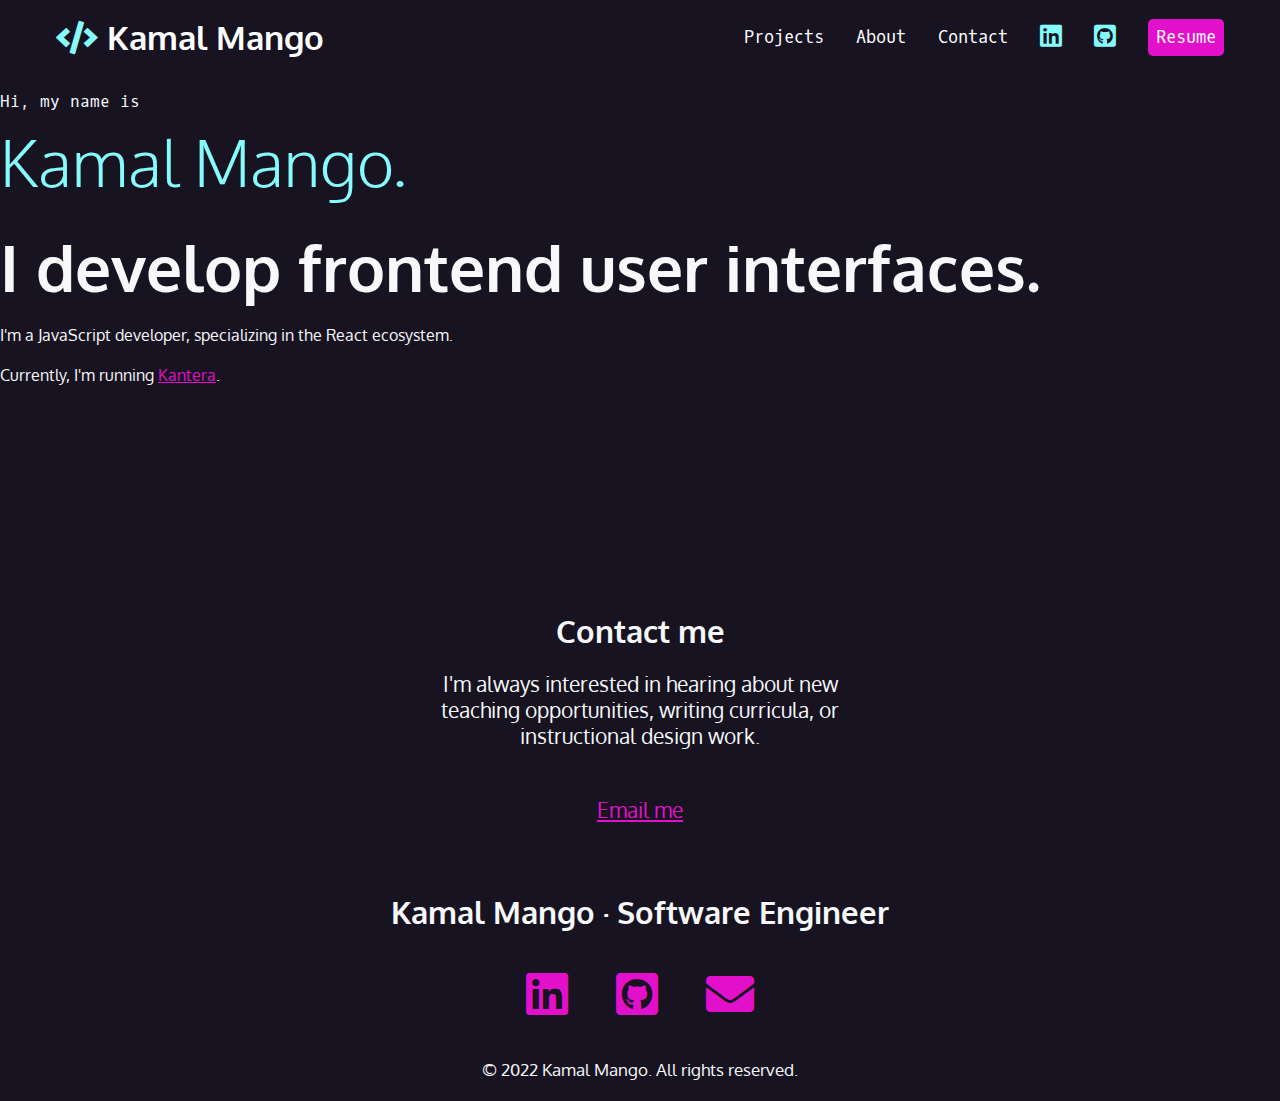
==== index.html @ 3d961b0a "first commit" ====
<!DOCTYPE html>
<html lang="en">
<head>
  <meta charset="UTF-8">
  <meta http-equiv="X-UA-Compatible" content="IE=edge">
  <meta name="viewport" content="width=device-width, initial-scale=1.0">
  <link rel="preconnect" href="https://fonts.googleapis.com" />
  <link rel="preconnect" href="https://fonts.gstatic.com" crossorigin />
  <link href="https://fonts.googleapis.com/css2?family=Oxygen&family=Oxygen+Mono&display=swap" rel="stylesheet" />
  <link href="https://cdnjs.cloudflare.com/ajax/libs/font-awesome/5.15.4/css/all.min.css" rel="stylesheet" />
  <link href="css/style.css" rel="stylesheet">
  <title>Kamal Mango's Porfolio Website</title>
</head>
<body>
  <!-- nav -->
  <nav>
    <ul>
      <li>
        <h1>
          <a href="index.html">
            <span class="fas fa-code" aria-hidden="true"></span>
            <span>Kamal Mango</span>
          </a>
        </h1>
      </li>
      <li><a href="#projects">Projects</a></li>
      <li><a href="about.html">About</a></li>
      <li><a href="#contact">Contact</a></li>
      <li>
        <a href="https://www.linkedin.com/in/kamalmango/" target="_blank">
          <span class="fab fa-linkedin" aria-hidden="true"></span>
          <span class="sr-only">LinkedIn</span>
        </a>
      </li>
      <li>
        <a href="https://www.github.com/kamalmango" target="_blank">
          <span class="fab fa-github-square" aria-hidden="true"></span>
          <span class="sr-only">Github</span>
        </a>
      </li>
      <li><a href="https://www.dropbox.com/s/3z2hm5gu3v2lrfy/JenKramerCV.pdf?dl=0" class="button">Resume</a></li>
    </ul>
  </nav>

   <!-- intro -->
  <section id="intro">
    <p class="name">Hi, my name is <span>Kamal Mango.</span></p> 
    <h2>I develop frontend user interfaces.</h2>
    <p>I'm a JavaScript developer, specializing in the React ecosystem.</p>
    <p>Currently, I'm running <a href="https://www.kantera.io/">Kantera</a>.</p>
  </section>

  <!-- contact -->
  <section id="contact">
    <h2>Contact me</h2>
    <p>
      I'm always interested in hearing about new teaching opportunities, writing curricula, or instructional design work.
    </p>
    <p><a href="mailto:kamal.mango7@gmail.com">Email me</a></p>
  </section>

  <!-- footer -->
  <footer>
    <h2>Kamal Mango &middot; Software Engineer</h2>
    <ul>
      <li>
        <a href="https://www.linkedin.com/in/kamalmango" target="_blank">
          <span class="fab fa-linkedin" aria-hidden="true"></span>
          <span class="sr-only">LinkedIn</span>
        </a>
      </li>
      <li>
        <a href="https://www.github.com/kamalmango" target="_blank">
          <span class="fab fa-github-square" aria-hidden="true"></span>
          <span class="sr-only">Github</span>
        </a>
      </li>
      <li>
        <a href="mailto:kamal.mango7@gmail.com">
          <span class="fas fa-envelope" aria-hidden="true"></span>
          <span class="sr-only">Email</span>
        </a>
      </li>
    </ul>
    <p><small>&copy; 2022 Kamal Mango. All rights reserved.</small></p>
  </footer>
  
</body>
</html>
---- css/style.css ----
/* variables declared here - these are the colors for our pages, as well as the font stacks and sizes. */
:root {
  --black: #171321;
  --dkblue: #0d314b;
  --plum: #4b0d49;
  --hotmag: #ff17e4;
  --magenta: #e310cb;
  --aqua: #86fbfb;
  --white: #f7f8fa;
  --font-size: 1.3rem;
  --mono: "Oxygen mono", monospace;
  --sans: Oxygen, sans-serif;
}
/* border box model: https://css-tricks.com/box-sizing/ */
html {
  box-sizing: border-box;
}
*,
*::before,
*::after {
  box-sizing: inherit;
}
/* generic styles for the page */
body {
  padding: 0;
  margin: 0;
  font-family: var(--sans);
  background-color: var(--black);
  color: var(--white);
  font-size: var(--font-size);
}
h1,
h2,
h3 {
  margin: 0;
}
a {
  color: var(--magenta);
}

a:hover {
  color: var(--hotmag);
  text-decoration: none;
}
/* intro styles */
#intro {
  padding-bottom: 10rem;
}

#intro p {
  font-size: 1rem;
  line-height: 1.5;
}

#intro .name {
  font-family: var(--mono);
  font-size: 1rem;
}

.name span {
  font-family: var(--sans);
  font-size: 4rem;
  color: var(--aqua);
  display: block;
  font-weight: 300;
}

#intro h2 {
  font-size: 4rem;
}

/* contact section */

#contact {
  width: 400px;
  text-align: center;
  margin: 0 auto;
  padding: 3rem 0;
}

#contact p:last-child {
  margin-top: 3rem;
}

/* navigation */
nav {
  font-family: var(--mono);
  font-size: 80%;
  padding: 1rem;
}

nav h1 a {
  font-family: var(--sans);
}

nav ul {
  margin: 0;
  padding: 0;
  list-style-type: none;
  display: flex;
  flex-flow: row wrap;
  justify-content: center;
  align-items: center;
  gap: 2rem;
}
nav li:first-child {
  flex-basis: 100%;
  text-align: center;
}
nav [class*="fa-"] {
  font-size: 150%;
  color: var(--aqua);
}
nav h1 [class*="fa-"] {
  font-size: 100%;
  color: var(--aqua);
}
nav a {
  color: white;
  text-decoration: none;
  display: block;
}

nav a:hover,
nav [class*="fa-"]:hover {
  color: var(--magenta);
}
.button {
  background-color: var(--magenta);
  color: white;
  padding: 0.5rem;
  border-radius: 5px;
}

.button:hover {
  color: white;
  background-color: var(--hotmag);
}
/* footer section */
footer {
    text-align: center;
}
footer ul {
    list-style-type: none;
    padding: 0;
    margin: 2rem 0;
    display: flex;
    flex-flow: row wrap;
    justify-content: center;
    gap: 3rem;
    font-size: 3rem;
}
@media (min-width: 850px) {
  nav {
    max-width: 1200px;
    margin: 0 auto;
  }
  nav li:first-child {
    flex-basis: auto;
    text-align: left;
    margin-right: auto;
  }
}
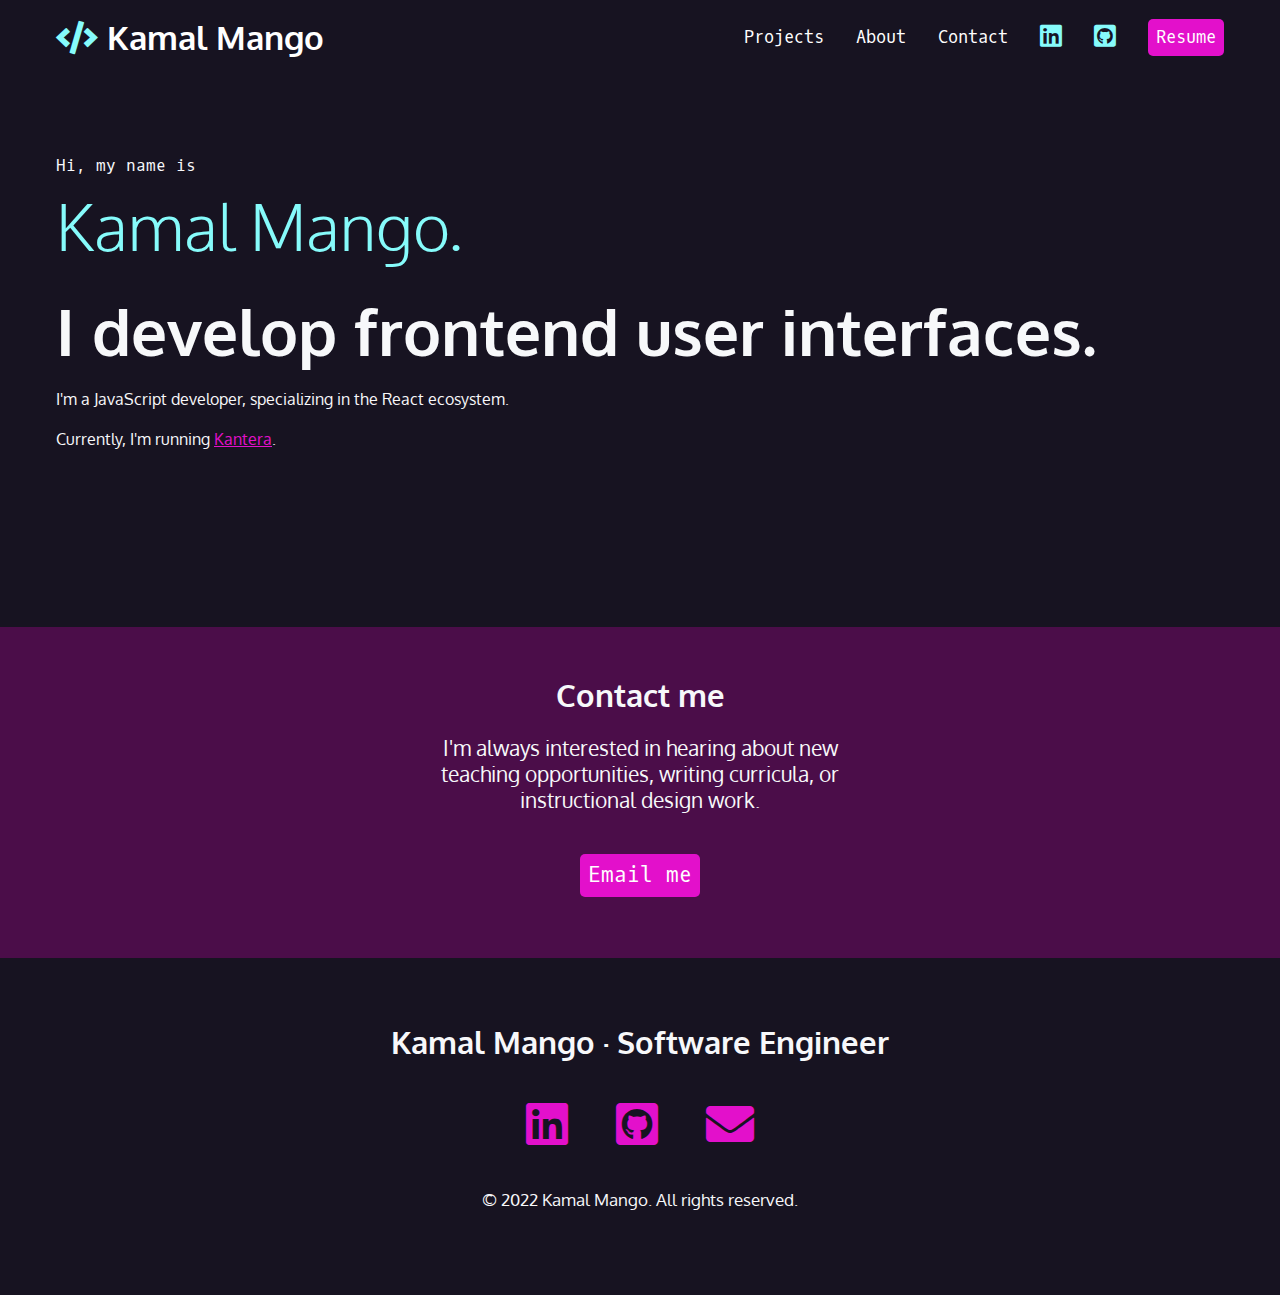
==== commit d5062490: "fix styling" ====
--- a/index.html
+++ b/index.html
@@ -51,13 +51,15 @@
   </section>
 
   <!-- contact -->
-  <section id="contact">
-    <h2>Contact me</h2>
-    <p>
-      I'm always interested in hearing about new teaching opportunities, writing curricula, or instructional design work.
-    </p>
-    <p><a href="mailto:kamal.mango7@gmail.com">Email me</a></p>
-  </section>
+  <div class="section-plum">
+    <section id="contact">
+      <h2>Contact me</h2>
+      <p>
+        I'm always interested in hearing about new teaching opportunities, writing curricula, or instructional design work.
+      </p>
+      <p><a href="mailto:kamal.mango7@gmail.com" class="button">Email me</a></p>
+    </section>
+  </div>
 
   <!-- footer -->
   <footer>
--- a/css/style.css
+++ b/css/style.css
@@ -42,9 +42,17 @@
   color: var(--hotmag);
   text-decoration: none;
 }
+
+/* background color divs */
+.section-plum {
+  background-color: var(--plum);
+}
+
 /* intro styles */
 #intro {
-  padding-bottom: 10rem;
+  padding: 4rem 1rem 10rem 1rem;
+  max-width: 1200px;
+  margin: 0 auto;
 }
 
 #intro p {
@@ -130,6 +138,8 @@
   color: white;
   padding: 0.5rem;
   border-radius: 5px;
+  font-family: var(--mono);
+  text-decoration: none;
 }
 
 .button:hover {
@@ -139,6 +149,7 @@
 /* footer section */
 footer {
     text-align: center;
+    padding: 4rem 0;
 }
 footer ul {
     list-style-type: none;
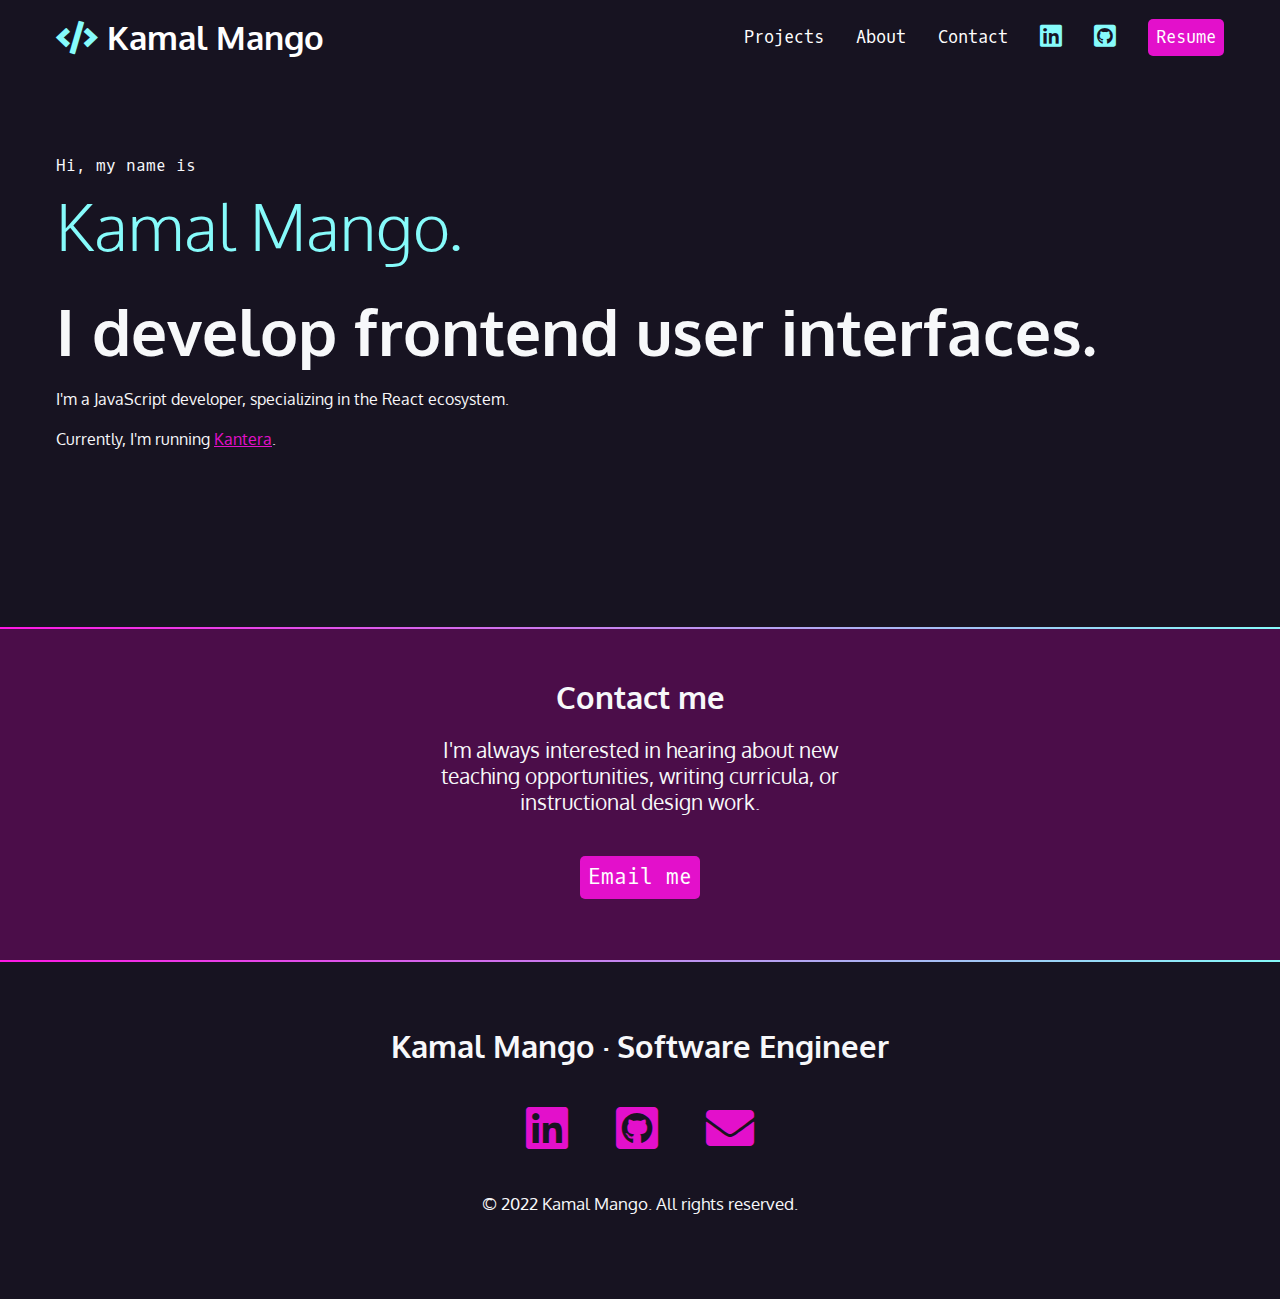
==== commit 9db7f526: "add line gradient" ====
--- a/index.html
+++ b/index.html
@@ -50,6 +50,8 @@
     <p>Currently, I'm running <a href="https://www.kantera.io/">Kantera</a>.</p>
   </section>
 
+  <div class="gradient"></div>
+
   <!-- contact -->
   <div class="section-plum">
     <section id="contact">
@@ -60,6 +62,8 @@
       <p><a href="mailto:kamal.mango7@gmail.com" class="button">Email me</a></p>
     </section>
   </div>
+
+  <div class="gradient"></div>
 
   <!-- footer -->
   <footer>
--- a/css/style.css
+++ b/css/style.css
@@ -46,6 +46,11 @@
 /* background color divs */
 .section-plum {
   background-color: var(--plum);
+}
+
+.gradient {
+  background: linear-gradient(90deg, rgba(255,23,228,1) 0%, rgba(134,251,251,1) 100%);
+  height: 2px;
 }
 
 /* intro styles */
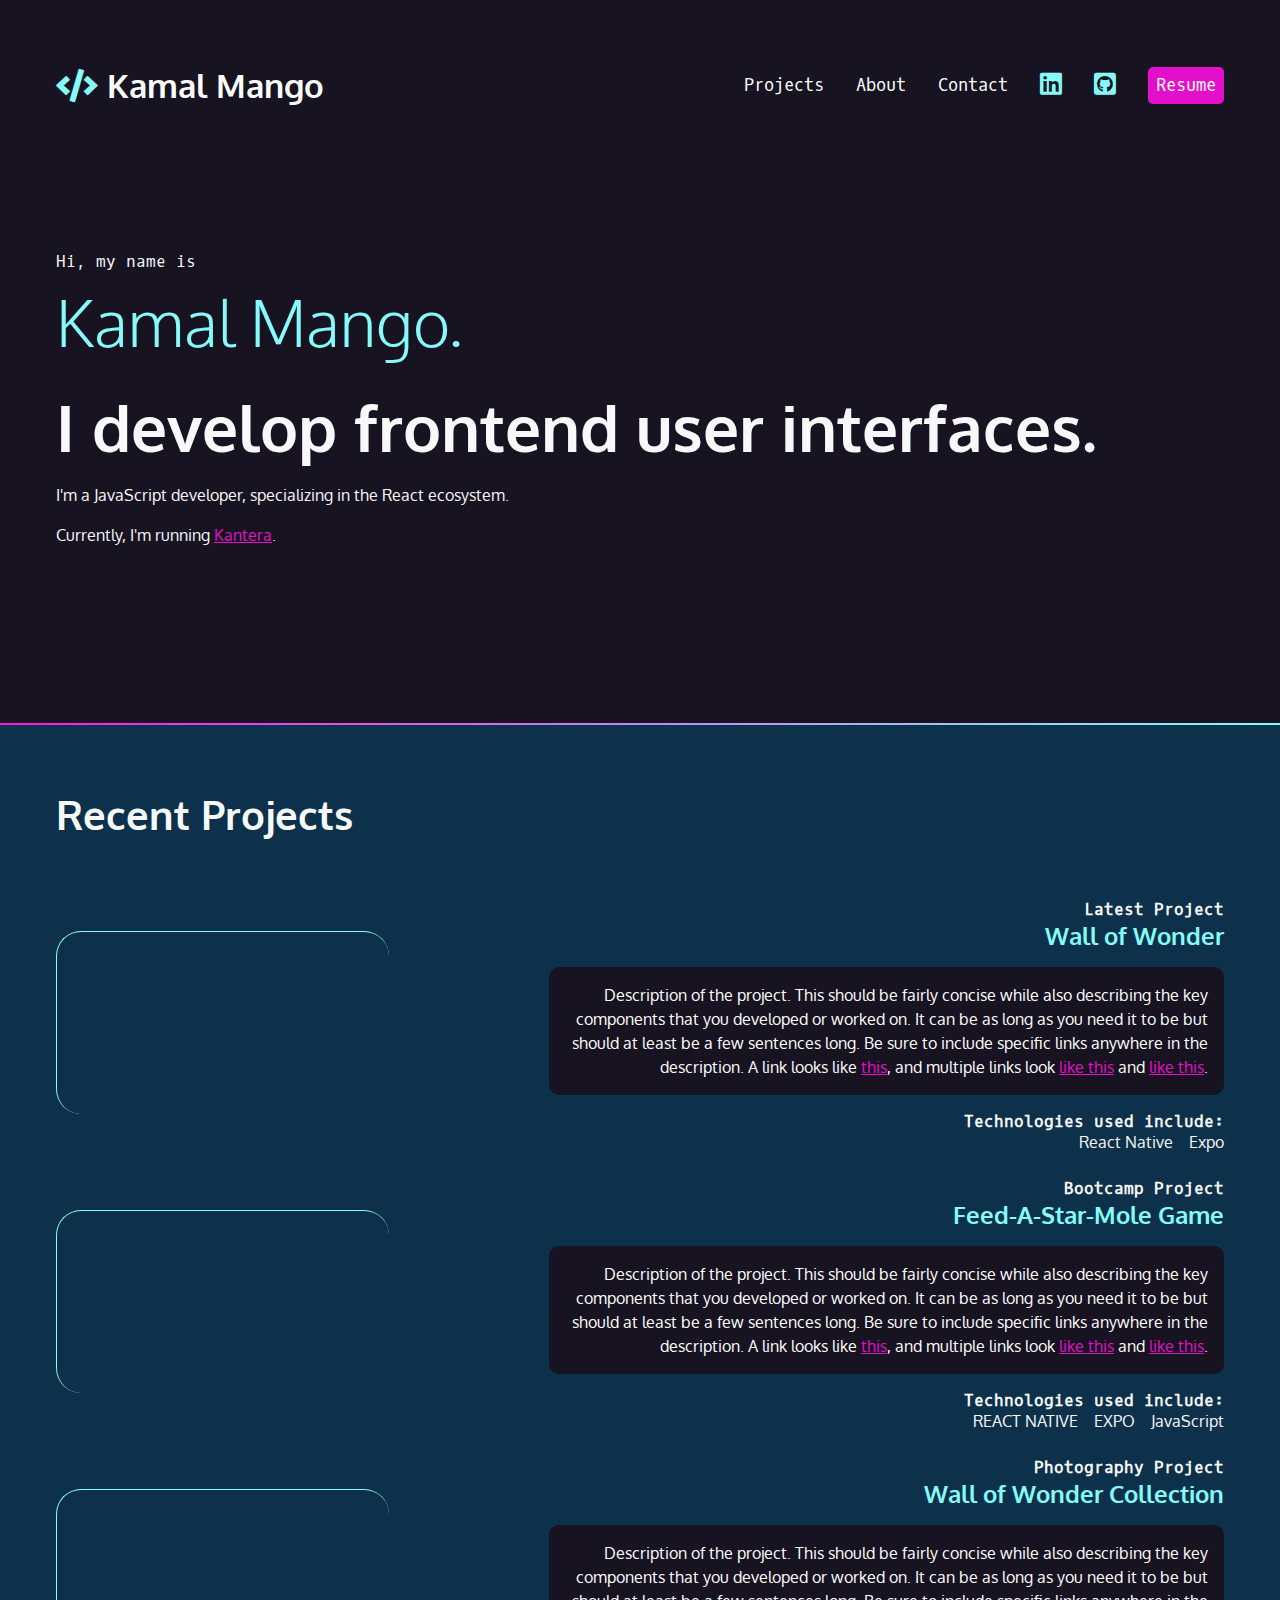
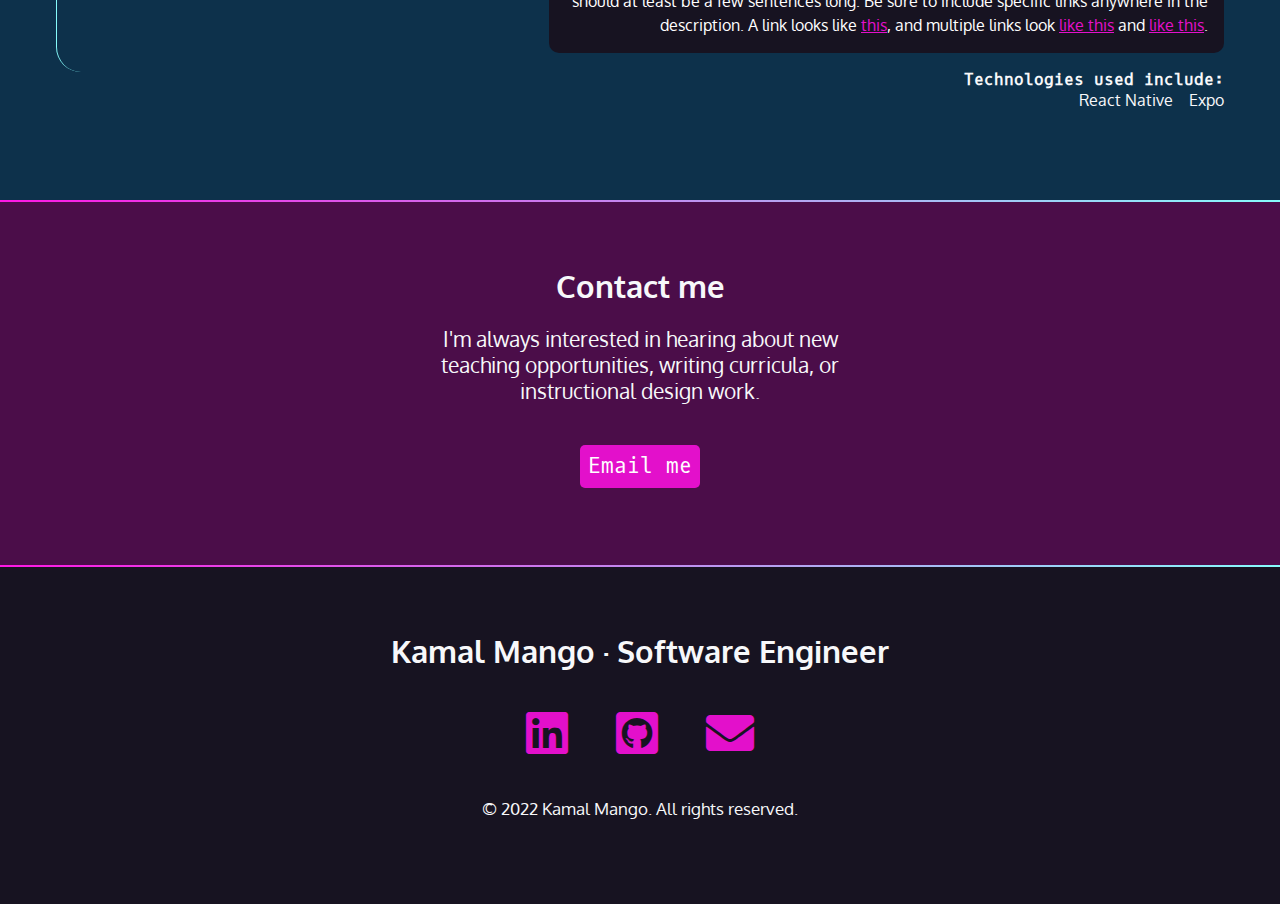
==== commit c4ff5685: "reformat for videos" ====
--- a/index.html
+++ b/index.html
@@ -52,6 +52,65 @@
 
   <div class="gradient"></div>
 
+  <!-- Projects -->
+  <div class="section-blue">
+    <section id="projects">
+      <h2>Recent Projects</h2>
+      <article>
+        <div class="text">
+          <h4>Latest Project</h4>
+          <h3>Wall of Wonder</h3>
+          <p class="blackbox">Description of the project. This should be fairly concise while also describing the key components that you developed or worked on. It can be as long as you need it to be but should at least be a few sentences long. Be sure to include specific links anywhere in the description. A link looks like <a href="https://frontendmasters.github.io/grid-flexbox-v2/">this</a>, and multiple links look <a href="#">like this</a> and <a href="#">like this</a>.</p>
+          <h4>Technologies used include:</h4>
+          <ul>
+            <li>React Native</li>
+            <li>Expo</li>
+          </ul>
+        </div>
+        <video autoplay muted loop><source src="cryptoPriceTracker.mov"></video>
+      </article>
+      <article>
+        <div class="text">
+          <h4>Bootcamp Project</h4>
+          <h3>Feed-A-Star-Mole Game</h3>
+          <p class="blackbox">
+            Description of the project. This should be fairly concise while also describing the key components that you developed or worked on. It can be as long as you need it to be but should at least be a few sentences long. Be sure to include specific links anywhere
+            in the description. A link looks like
+            <a href="https://frontendmasters.github.io/bootcamp/mole">this</a>, and multiple links look <a href="#">like this</a> and
+            <a href="#">like this</a>.
+          </p>
+          <h4>Technologies used include:</h4>
+          <ul>
+            <li>REACT NATIVE</li>
+            <li>EXPO</li>
+            <li>JavaScript</li>
+          </ul>
+        </div>
+        <video autoplay muted loop><source src="focusTime.mov"></video>
+      </article>
+      <article>
+        <div class="text">
+          <h4>Photography Project</h4>
+          <h3>Wall of Wonder Collection</h3>
+          <p class="blackbox">
+            Description of the project. This should be fairly concise while also describing the key components that you developed or worked on. It can be as long as you need it to be but should at least be a few sentences long. Be sure to include specific links anywhere
+            in the description. A link looks like
+            <a href="https://frontendmasters.github.io/grid-flexbox-v2/grid-figure-figcaption">this</a>, and multiple links look <a href="#">like this</a> and
+            <a href="#">like this</a>.
+          </p>
+          <h4>Technologies used include:</h4>
+          <ul>
+            <li>React Native</li>
+            <li>Expo</li>
+          </ul>
+        </div>
+        <video autoplay muted loop><source src="tesla-demo.mov"></video>
+      </article>
+    </section>
+  </div>
+
+  <div class="gradient"></div>
+
   <!-- contact -->
   <div class="section-plum">
     <section id="contact">
--- a/css/style.css
+++ b/css/style.css
@@ -1,4 +1,5 @@
-/* variables declared here - these are the colors for our pages, as well as the font stacks and sizes. */
+/* Variables declared here - these are the colors for our pages, as well as the font stacks and sizes. */
+
 :root {
   --black: #171321;
   --dkblue: #0d314b;
@@ -11,16 +12,23 @@
   --mono: "Oxygen mono", monospace;
   --sans: Oxygen, sans-serif;
 }
+
+
 /* border box model: https://css-tricks.com/box-sizing/ */
+
 html {
   box-sizing: border-box;
 }
+
 *,
 *::before,
 *::after {
   box-sizing: inherit;
 }
+
+
 /* generic styles for the page */
+
 body {
   padding: 0;
   margin: 0;
@@ -29,11 +37,13 @@
   color: var(--white);
   font-size: var(--font-size);
 }
+
 h1,
 h2,
 h3 {
   margin: 0;
 }
+
 a {
   color: var(--magenta);
 }
@@ -43,19 +53,36 @@
   text-decoration: none;
 }
 
+/* video {
+  width: 60%;
+} */
+
+video {
+  width: 30%;
+}
+
+
 /* background color divs */
+
 .section-plum {
   background-color: var(--plum);
 }
 
+.section-blue {
+  background-color: var(--dkblue);
+}
+
 .gradient {
-  background: linear-gradient(90deg, rgba(255,23,228,1) 0%, rgba(134,251,251,1) 100%);
+  background: linear-gradient(90deg, rgba(255, 23, 228, 1) 0%, rgba(134, 251, 251, 1) 100%);
   height: 2px;
 }
 
+
 /* intro styles */
+
 #intro {
   padding: 4rem 1rem 10rem 1rem;
+  padding-bottom: 10rem;
   max-width: 1200px;
   margin: 0 auto;
 }
@@ -82,24 +109,27 @@
   font-size: 4rem;
 }
 
+
 /* contact section */
 
 #contact {
   width: 400px;
   text-align: center;
   margin: 0 auto;
-  padding: 3rem 0;
+  padding: 4rem 0;
 }
 
 #contact p:last-child {
   margin-top: 3rem;
 }
 
+
 /* navigation */
+
 nav {
   font-family: var(--mono);
   font-size: 80%;
-  padding: 1rem;
+  padding: 4rem 1rem;
 }
 
 nav h1 a {
@@ -116,18 +146,22 @@
   align-items: center;
   gap: 2rem;
 }
+
 nav li:first-child {
   flex-basis: 100%;
   text-align: center;
 }
+
 nav [class*="fa-"] {
   font-size: 150%;
   color: var(--aqua);
 }
+
 nav h1 [class*="fa-"] {
   font-size: 100%;
   color: var(--aqua);
 }
+
 nav a {
   color: white;
   text-decoration: none;
@@ -138,42 +172,165 @@
 nav [class*="fa-"]:hover {
   color: var(--magenta);
 }
+
 .button {
   background-color: var(--magenta);
   color: white;
   padding: 0.5rem;
   border-radius: 5px;
+  text-decoration: none;
   font-family: var(--mono);
-  text-decoration: none;
 }
 
 .button:hover {
   color: white;
   background-color: var(--hotmag);
 }
+
+
+/* projects section */
+
+#projects {
+  padding: 4rem 1rem;
+}
+
+#projects h2 {
+  font-size: 2.5rem;
+  margin-bottom: calc(2.5rem * 1.5);
+}
+
+#projects h3 {
+  color: var(--aqua);
+}
+
+#projects h4 {
+  font-size: 1rem;
+  font-family: var(--mono);
+  margin: 0;
+}
+
+.blackbox {
+  padding: 1rem;
+  border-radius: 10px;
+  color: white;
+  background-color: var(--black);
+  font-size: 1rem;
+  line-height: 1.5;
+}
+
+#projects ul {
+  list-style-type: none;
+  padding: 0;
+  margin: 0;
+  display: flex;
+  flex-flow: row wrap;
+  justify-content: flex-start;
+  gap: 1rem;
+  font-size: 1rem;
+}
+
+#projects video {
+  /* margin: 2rem 0 4rem 0; */
+  margin: 2rem 0 4rem 0;
+  padding: 1rem;
+  border-left: 1px solid var(--aqua);
+  border-top: 1px solid var(--aqua);
+  border-radius: 25px;
+}
+
+
 /* footer section */
+
 footer {
-    text-align: center;
-    padding: 4rem 0;
-}
+  text-align: center;
+  padding: 4rem 0;
+}
+
 footer ul {
-    list-style-type: none;
-    padding: 0;
-    margin: 2rem 0;
-    display: flex;
-    flex-flow: row wrap;
-    justify-content: center;
-    gap: 3rem;
-    font-size: 3rem;
-}
+  list-style-type: none;
+  padding: 0;
+  margin: 2rem 0;
+  display: flex;
+  flex-flow: row wrap;
+  justify-content: center;
+  gap: 3rem;
+  font-size: 3rem;
+}
+
+/* @media (min-width: 800px) {
+  article {
+      display: grid;
+      grid-template-columns: repeat(10, 1fr);
+  }
+  #projects {
+      max-width: 1200px;
+      margin: 0 auto;
+  }
+  #projects video {
+      grid-column: 1/6;
+      grid-row: 1/2;
+  }
+  .text {
+      grid-column: 5/11;
+      grid-row: 1/2;
+      order: 2;
+      text-align: right;
+  }
+  #projects ul {
+      justify-content: flex-end;
+  }
+  #projects .reverse .text {
+      grid-column: 1/7;
+      order: 2;
+      text-align: left;
+  }
+  #projects .reverse video {
+      grid-column: 6/11;
+      grid-row: 1/2;
+  }
+  #projects .reverse ul {
+      justify-content: flex-start;
+  }
+} */
+
+
+@media (min-width: 800px) {
+  article {
+      display: flex;
+      gap: 10rem;
+  }
+  #projects {
+      max-width: 1200px;
+      margin: 0 auto;
+  }
+  #projects video {
+  }
+  .text {
+      order: 2;
+      text-align: right; 
+  }
+  #projects ul {
+      justify-content: flex-end;
+  }
+  #projects .reverse .text {
+      order: -1;
+      text-align: left;
+  }
+  #projects .reverse video {
+  }
+  #projects .reverse ul {
+      justify-content: flex-start;
+  }
+}
+
 @media (min-width: 850px) {
   nav {
-    max-width: 1200px;
-    margin: 0 auto;
+      max-width: 1200px;
+      margin: 0 auto;
   }
   nav li:first-child {
-    flex-basis: auto;
-    text-align: left;
-    margin-right: auto;
-  }
-}
+      flex-basis: auto;
+      text-align: left;
+      margin-right: auto;
+  }
+}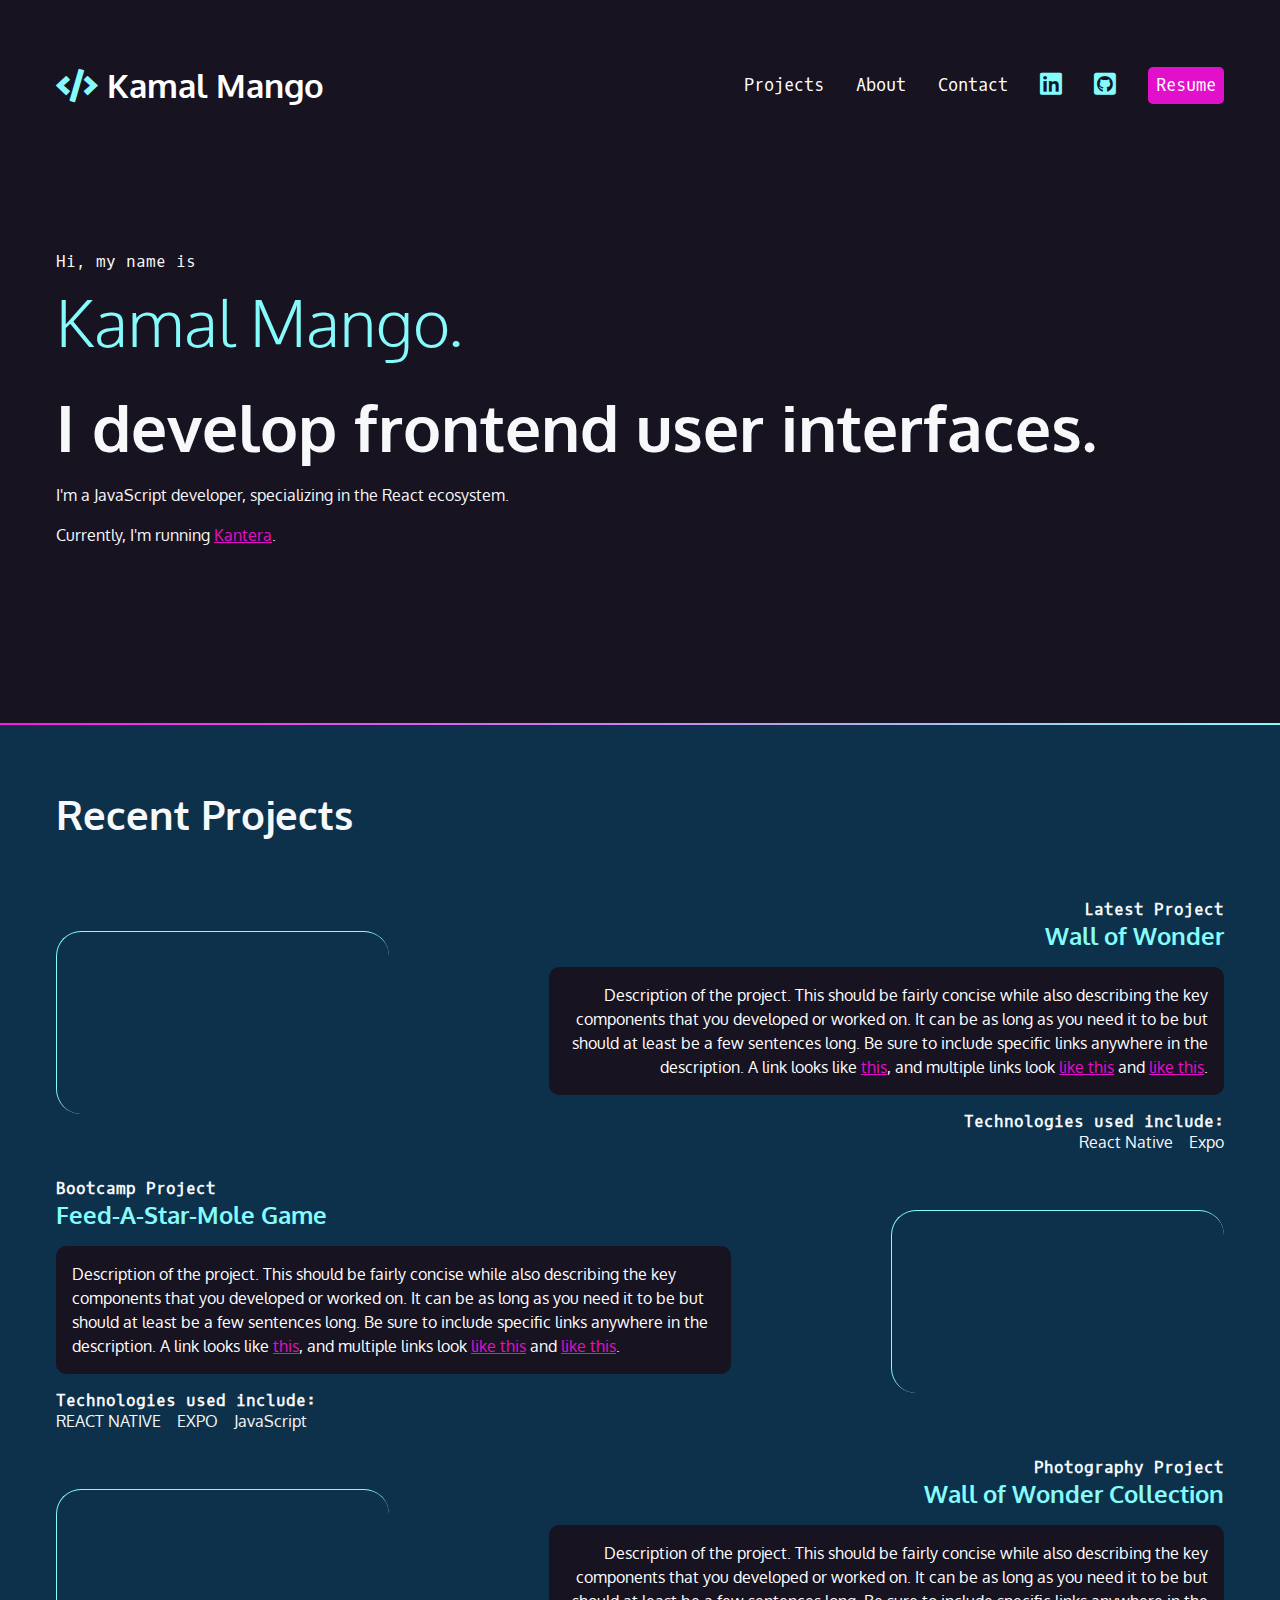
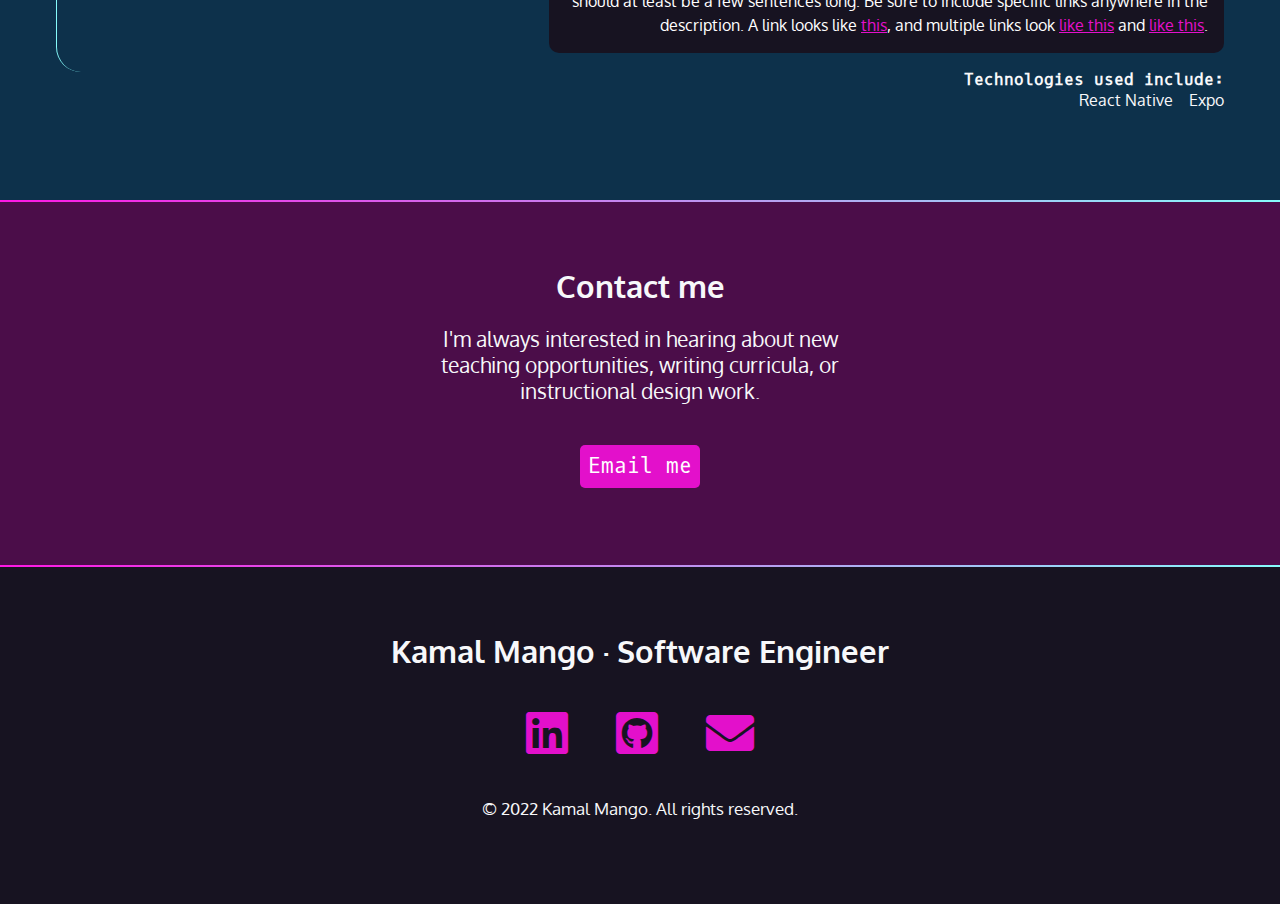
==== commit aac44e49: "first commit" ====
--- a/index.html
+++ b/index.html
@@ -67,9 +67,9 @@
             <li>Expo</li>
           </ul>
         </div>
-        <video autoplay muted loop><source src="cryptoPriceTracker.mov"></video>
+        <video autoplay muted loop><source src="./vids/cryptoPriceTracker.mov"></video>
       </article>
-      <article>
+      <article class="reverse">
         <div class="text">
           <h4>Bootcamp Project</h4>
           <h3>Feed-A-Star-Mole Game</h3>
@@ -86,7 +86,7 @@
             <li>JavaScript</li>
           </ul>
         </div>
-        <video autoplay muted loop><source src="focusTime.mov"></video>
+        <video autoplay muted loop><source src="./vids/focusTime.mov"></video>
       </article>
       <article>
         <div class="text">
@@ -104,7 +104,7 @@
             <li>Expo</li>
           </ul>
         </div>
-        <video autoplay muted loop><source src="tesla-demo.mov"></video>
+        <video autoplay muted loop><source src="./vids/tesla-demo.mov"></video>
       </article>
     </section>
   </div>
